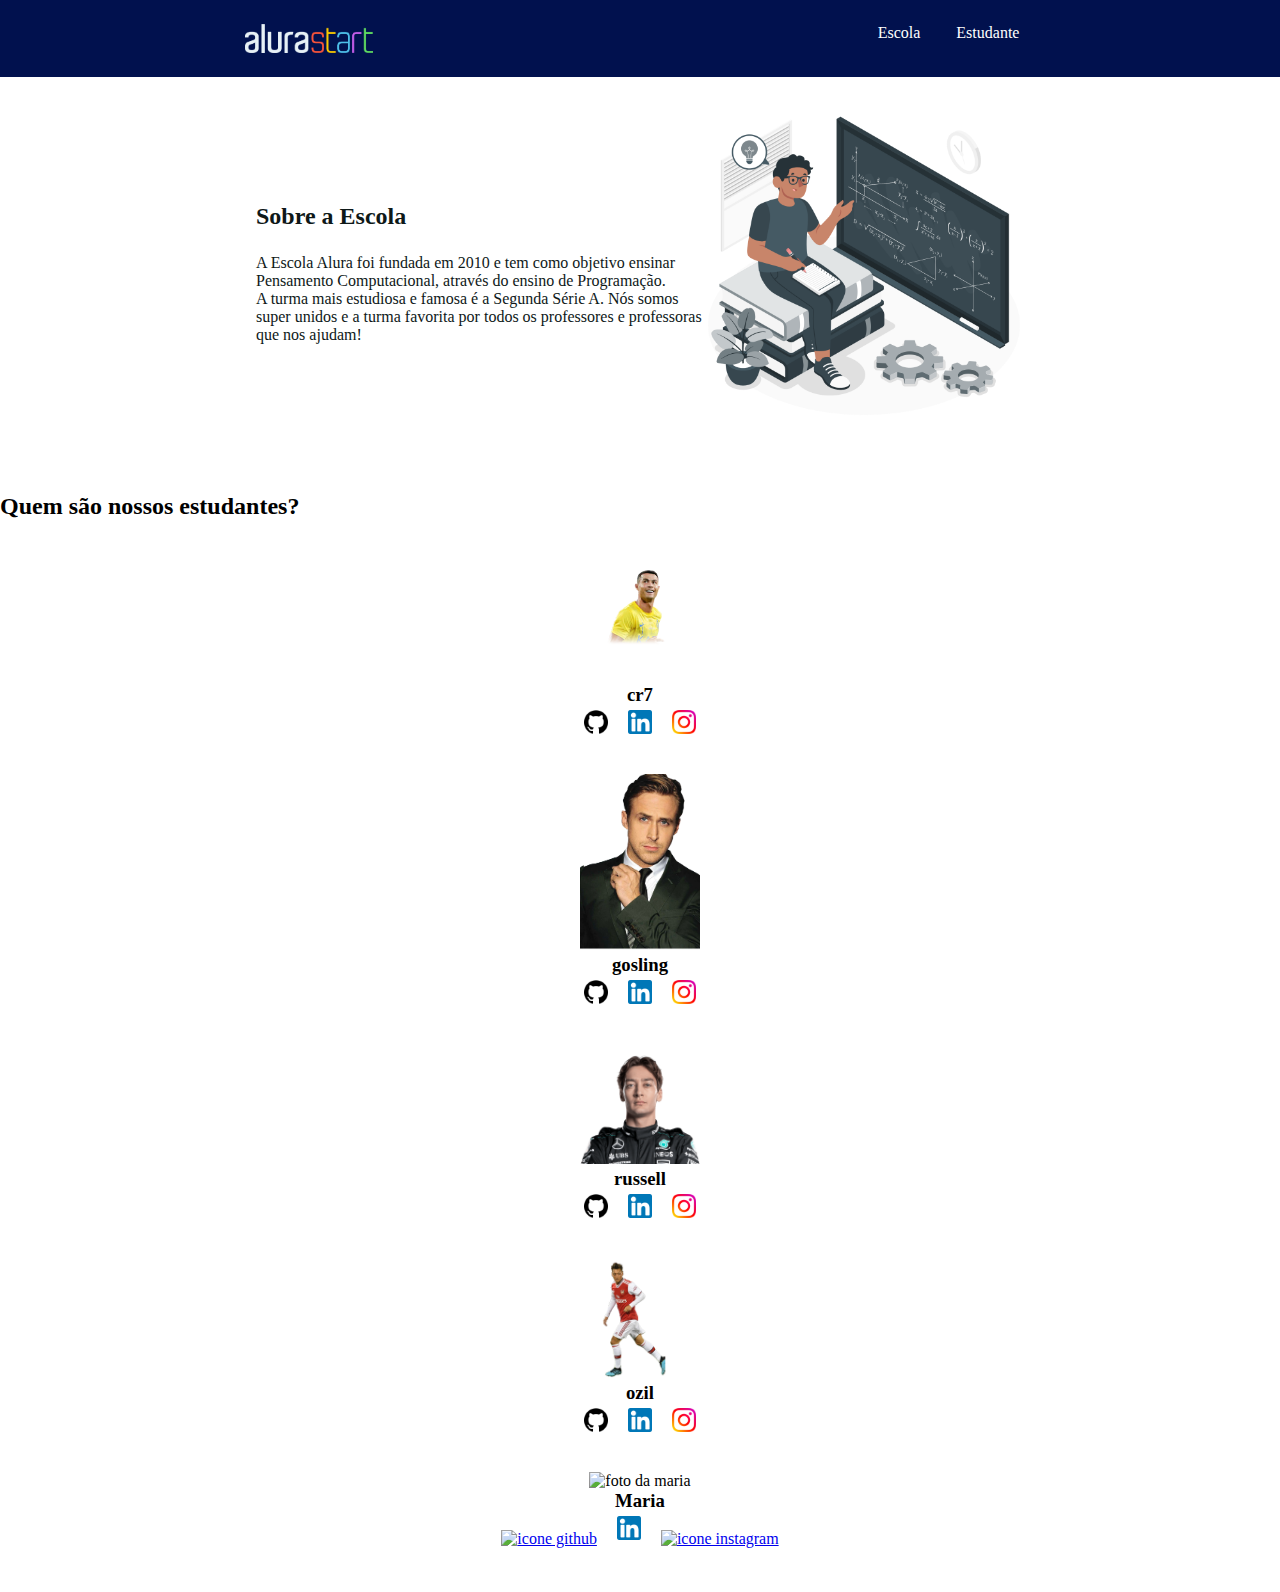
==== site-criativo-alura-main/Nova pasta/site-criativo-alura-main/site-alura-main/Breno/Site-Criativo-Alura/index.html @ f5abd145 "Add files via upload" ====
<!DOCTYPE html>
<html lang="en">

<head>
    <meta charset="UTF-8">
    <meta http-equiv="X-UA-Compatible" content="IE=edge">
    <meta name="viewport" content="width=device-width, initial-scale=1.0">
    <title>Equipe Alura Start</title>
    <link rel="stylesheet" href="style.css">
    <link rel="preconnect" href="https://fonts.googleapis.com">
    <link rel="preconnect" href="https://fonts.gstatic.com" crossorigin>
    <link href="https://fonts.googleapis.com/css2?family=Poppins&display=swap" rel="stylesheet">
</head>
<body>
    <header class="cabecalho">
        <img class="cabecalho-imagem" src="alurastart logo (1).png" alt="logo da alura start">
        <ul  class="cabecalho-lista">
           <li class="cabecalho-lista-item">Escola</li>
           <li class="cabecalho-lista-item">Estudante</li>
        </ul>
    </header>
    <section class="escola">
        <div class="escola-div-conteudo">
            <h2 class="escola-titulo">Sobre a Escola</h2>
            <p class="escola-texto-um">A Escola Alura foi fundada em 2010 e tem como objetivo ensinar Pensamento Computacional, através do ensino de  Programação.</p>
            <p class="escola-texto-dois">A turma mais estudiosa e famosa é a Segunda Série A. Nós somos super unidos e a turma favorita por todos os professores e professoras que nos ajudam!</p>
         
        </div>
        <img class="escola-imagem" src="formula.png" alt="Professora no quadro">
    </section>
    <section class="estudante">
        <h2 class="estudante titulo">Quem são nossos estudantes?</h2>
        <div class="estudante-div">
            <img class="estudante-imagem" src="cr7.png" alt="foto do cr7">
            <h3 class="estudante-nome">cr7</h3>
            <a href="https://github.com/marcelopaludetto"><img class="estudante-icone" src="git.png" alt="git hub logo"></a>
            <a href="https://www.linkedin.com/in/marcelopaludetto/"><img class="estudante-icone" src="linkedin.png" alt="linkedin logo"></a>
            <a href="https://www.instagram.com/cristiano/"><img class="estudante-icone" src="insta.png" alt="instagram logo"></a>
          </div>
          <div class="estudante-div">
            <img class="estudante-imagem" src="gosling.png" alt="foto do ryan gosling">
            <h3 class="estudante-nome">gosling</h3>
            <a href="https://github.com/GabrielaM-L"><img class="estudante-icone" src="git.png" alt="icone github"></a>
            <a href="https://www.linkedin.com/in/gabriela-marcomini-de-lima/"><img class="estudante-icone" src="linkedin.png" alt="icone linkedin"></a>
            <a href="https://www.instagram.com/ryangoslinger/"><img class="estudante-icone" src="insta.png" alt="icone instagram"></a>
          </div>
          <div class="estudante-div">
            <img class="estudante-imagem" src="russell.png" alt="foto do russell">
            <h3 class="estudante-nome">russell</h3>
            <a href="https://github.com/GabrielaM-L"><img class="estudante-icone" src="git.png"  alt="icone github"></a>
            <a href="https://www.linkedin.com/in/gabriela-marcomini-de-lima/"><img class="estudante-icone" src="linkedin.png" alt="icone linkedin"></a>
            <a href="https://www.instagram.com/georgerussell63/"><img class="estudante-icone" src="insta.png" alt="icone instagram"></a>
          </div>
          <span></span>
          <span></span>
          <div class="estudante-div">
            <img class="estudante-imagem" src="ozil.png" alt="foto do ozil">
            <h3 class="estudante-nome">ozil</h3>
            <a href="https://github.com/JoiceAlura"><img class="estudante-icone" src="git.png" alt="icone github"></a>
            <a href="https://www.linkedin.com/in/joicebarbaresco/"><img class="estudante-icone" src="linkedin.png" alt="icone linkedin"></a>
            <a href="https://www.instagram.com/joicebarbaresco/"><img class="estudante-icone" src="insta.png" alt="icone instagram"></a>
          </div>
          <div class="estudante-div">
            <img class="estudante-imagem" src="Maria.jpg" alt="foto da maria">
            <h3 class="estudante-nome">Maria</h3>
            <a href="https://github.com/MagePSR"><img class="estudante-icone" src="github.png" alt="icone github"></a>
            <a href="https://www.linkedin.com/in/mariageovanna"><img class="estudante-icone" src="linkedin.png" alt="icone linkedin"></a>
            <a href="https://www.instagram.com/magpsr/"><img class="estudante-icone" src="instagram.png" alt="icone instagram"></a>
        </div>
---- site-criativo-alura-main/Nova pasta/site-criativo-alura-main/site-alura-main/Breno/Site-Criativo-Alura/style.css ----
*{
    margin: 0;
    padding: 0;

}
body {
    font-family: 'Poopings' sans-serif;
}

.cabecalho {
    background-color: #01114e;
    color: rgb(255, 255, 255);
    display: flex;
    justify-content: space-around;
    align-content: space-around;
    padding: 24px 0;

}

.cabecalho-imagem{
    width: 10%;
}
.cabecalho-lista-item{
    display: inline-block;
    margin: 0 16px;
    font-size: 16px;
}

.escola-imagem{
    width: 25%;
}

.escola{
    background-image: color(#001e97) ;
    color: rgb(14, 24, 24);
    display: flex;
    justify-content: center;
    align-items: center;
    padding: 24px 0;

}

.escola-div-conteudo{
    width: 35%;
}
.escola-titulo{
    padding: 24px 0;

}

.estudante{
    padding: 24px 0;

}
 .estudante-imagem{
     width: 120px;
 }

 .estudante-icone{
    width: 24px;
    padding: 4px 8px;
}
 .estudante-div{
    text-align: center;
    padding: 16px 0;

 }

 .estudante-titulo{
    text-align: center;
    padding: 50px 0;
 }

 .estudante-todos{
    display: grid;
    grid-template-columns: 20% 20% 20% 20% 20%;
 }

 .rodape{
    background-color: black;
    text-align: center;
 }

 .rodape-imagem{
    height: 60px;
    padding: 12px 0;


 }
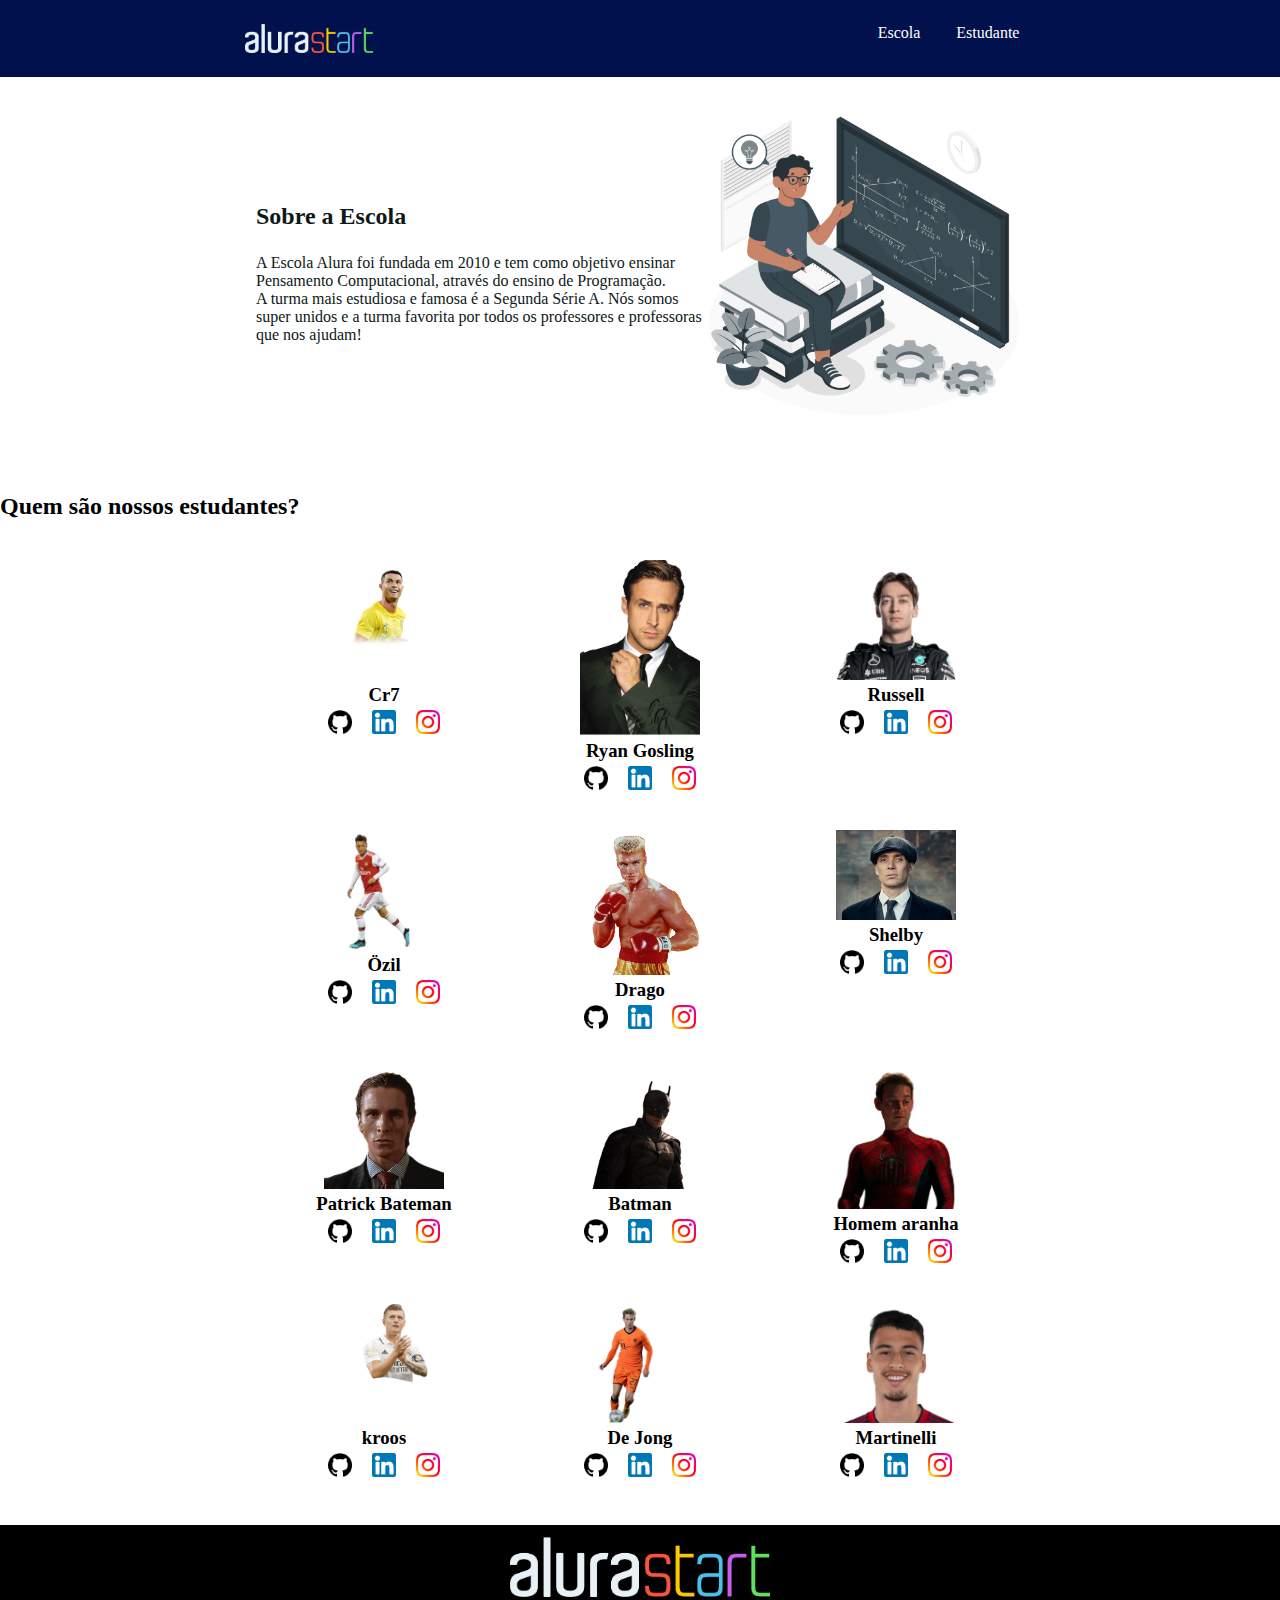
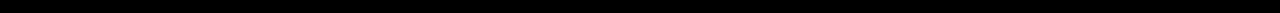
==== commit b84b31c3: "Add files via upload" ====
--- a/site-criativo-alura-main/Nova pasta/site-criativo-alura-main/site-alura-main/Breno/Site-Criativo-Alura/index.html
+++ b/site-criativo-alura-main/Nova pasta/site-criativo-alura-main/site-alura-main/Breno/Site-Criativo-Alura/index.html
@@ -30,43 +30,108 @@
     </section>
     <section class="estudante">
         <h2 class="estudante titulo">Quem são nossos estudantes?</h2>
-        <div class="estudante-div">
+        <div class="estudante-todos">
+            <span></span>
+            <div class="estudante-div">
             <img class="estudante-imagem" src="cr7.png" alt="foto do cr7">
-            <h3 class="estudante-nome">cr7</h3>
-            <a href="https://github.com/marcelopaludetto"><img class="estudante-icone" src="git.png" alt="git hub logo"></a>
+            <h3 class="estudante-nome">Cr7</h3>
+            <a href="https://github.com/marcelopaludetto"><img class="estudante-icone" src="github.png" alt="git hub logo"></a>
             <a href="https://www.linkedin.com/in/marcelopaludetto/"><img class="estudante-icone" src="linkedin.png" alt="linkedin logo"></a>
-            <a href="https://www.instagram.com/cristiano/"><img class="estudante-icone" src="insta.png" alt="instagram logo"></a>
+            <a href="https://www.instagram.com/cristiano/"><img class="estudante-icone" src="instagram.png" alt="instagram logo"></a>
           </div>
           <div class="estudante-div">
             <img class="estudante-imagem" src="gosling.png" alt="foto do ryan gosling">
-            <h3 class="estudante-nome">gosling</h3>
-            <a href="https://github.com/GabrielaM-L"><img class="estudante-icone" src="git.png" alt="icone github"></a>
+            <h3 class="estudante-nome"> Ryan Gosling</h3>
+            <a href="https://github.com/GabrielaM-L"><img class="estudante-icone" src="github.png" alt="icone github"></a>
             <a href="https://www.linkedin.com/in/gabriela-marcomini-de-lima/"><img class="estudante-icone" src="linkedin.png" alt="icone linkedin"></a>
-            <a href="https://www.instagram.com/ryangoslinger/"><img class="estudante-icone" src="insta.png" alt="icone instagram"></a>
+            <a href="https://www.instagram.com/ryangoslinger/"><img class="estudante-icone" src="instagram.png" alt="icone instagram"></a>
           </div>
           <div class="estudante-div">
             <img class="estudante-imagem" src="russell.png" alt="foto do russell">
-            <h3 class="estudante-nome">russell</h3>
-            <a href="https://github.com/GabrielaM-L"><img class="estudante-icone" src="git.png"  alt="icone github"></a>
+            <h3 class="estudante-nome">Russell</h3>
+            <a href="https://github.com/GabrielaM-L"><img class="estudante-icone" src="github.png"  alt="icone github"></a>
             <a href="https://www.linkedin.com/in/gabriela-marcomini-de-lima/"><img class="estudante-icone" src="linkedin.png" alt="icone linkedin"></a>
-            <a href="https://www.instagram.com/georgerussell63/"><img class="estudante-icone" src="insta.png" alt="icone instagram"></a>
-          </div>
-          <span></span>
-          <span></span>
-          <div class="estudante-div">
-            <img class="estudante-imagem" src="ozil.png" alt="foto do ozil">
-            <h3 class="estudante-nome">ozil</h3>
-            <a href="https://github.com/JoiceAlura"><img class="estudante-icone" src="git.png" alt="icone github"></a>
+            <a href="https://www.instagram.com/georgerussell63/"><img class="estudante-icone" src="instagram.png" alt="icone instagram"></a>
+        </div>
+        <span></span>
+        <span></span>
+        <div class="estudante-div">
+            <img class="estudante-imagem" src="ozil.png" alt="foto da ozil">
+            <h3 class="estudante-nome">Özil</h3>
+            <a href="https://github.com/JoiceAlura"><img class="estudante-icone" src="github.png" alt="icone github"></a>
             <a href="https://www.linkedin.com/in/joicebarbaresco/"><img class="estudante-icone" src="linkedin.png" alt="icone linkedin"></a>
-            <a href="https://www.instagram.com/joicebarbaresco/"><img class="estudante-icone" src="insta.png" alt="icone instagram"></a>
-          </div>
-          <div class="estudante-div">
-            <img class="estudante-imagem" src="Maria.jpg" alt="foto da maria">
-            <h3 class="estudante-nome">Maria</h3>
+            <a href="https://www.instagram.com/m10_official/"><img class="estudante-icone" src="instagram.png" alt="icone instagram"></a>
+        </div>
+        <div class="estudante-div">
+            <img class="estudante-imagem" src="drago.webp" alt="foto da drago">
+            <h3 class="estudante-nome">Drago</h3>
             <a href="https://github.com/MagePSR"><img class="estudante-icone" src="github.png" alt="icone github"></a>
             <a href="https://www.linkedin.com/in/mariageovanna"><img class="estudante-icone" src="linkedin.png" alt="icone linkedin"></a>
-            <a href="https://www.instagram.com/magpsr/"><img class="estudante-icone" src="instagram.png" alt="icone instagram"></a>
+            <a href="https://www.instagram.com/dolphlundgren/"><img class="estudante-icone" src="instagram.png" alt="icone instagram"></a>
         </div>
+        <div class="estudante-div">
+            <img class="estudante-imagem" src="thommy.avif" alt="foto do Shelby">
+            <h3 class="estudante-nome">Shelby</h3> 
+            <a href="https://github.com/rafaelamunhoz12"><img class="estudante-icone" src="github.png" alt="icone github"></a> 
+            <a href="https://www.linkedin.com/in/olhe/"><img class="estudante-icone" src="linkedin.png" alt="icone linkedin"></a>
+            <a href="https://www.instagram.com/dolphlundgren/"><img class="estudante-icone" src="instagram.png" alt="icone instagram"></a>   
+        </div>
+        <span></span>
+        <span></span>
+        <div class="estudante-div">
+            <img class="estudante-imagem" src="Bateman.webp" alt="foto do Bateman">
+            <h3 class="estudante-nome">Patrick Bateman</h3> 
+            <a href="https://github.com/rafaelamunhoz12"><img class="estudante-icone" src="github.png" alt="icone github"></a> 
+            <a href="https://www.linkedin.com/in/olhe/"><img class="estudante-icone" src="linkedin.png" alt="icone linkedin"></a>
+            <a href="https://www.instagram.com/christianbale_/"><img class="estudante-icone" src="instagram.png" alt="icone instagram"></a>
+        </div>
+        <div class="estudante-div">
+            <img class="estudante-imagem" src="Batman.webp" alt="foto do Batman">
+            <h3 class="estudante-nome">Batman</h3> 
+            <a href="https://github.com/rafaelamunhoz12"><img class="estudante-icone" src="github.png" alt="icone github"></a> 
+            <a href="https://www.linkedin.com/in/olhe/"><img class="estudante-icone" src="linkedin.png" alt="icone linkedin"></a>
+            <a href="https://www.instagram.com/robertpattinsonofficial/"><img class="estudante-icone" src="instagram.png" alt="icone instagram"></a>
+        </div>
+        <div class="estudante-div">
+            <img class="estudante-imagem" src="homem aranha.png" alt="foto do homem aranha">
+            <h3 class="estudante-nome">Homem aranha</h3> 
+            <a href="https://github.com/rafaelamunhoz12"><img class="estudante-icone" src="github.png" alt="icone github"></a> 
+            <a href="https://www.linkedin.com/in/olhe/"><img class="estudante-icone" src="linkedin.png" alt="icone linkedin"></a>
+            <a href="https://www.instagram.com/tobeymaguir/?hl=pt-br"><img class="estudante-icone" src="instagram.png" alt="icone instagram"></a>
+        </div>
+        <span></span>
+        <span></span>
+        <div class="estudante-div">
+            <img class="estudante-imagem" src="kroos.png" alt="foto do Kroos">
+            <h3 class="estudante-nome">kroos</h3> 
+            <a href="https://github.com/rafaelamunhoz12"><img class="estudante-icone" src="github.png" alt="icone github"></a> 
+            <a href="https://www.linkedin.com/in/olhe/"><img class="estudante-icone" src="linkedin.png" alt="icone linkedin"></a>
+            <a href="https://www.instagram.com/toni.kr8s/"><img class="estudante-icone" src="instagram.png" alt="icone instagram"></a>
+        </div>
+        <div class="estudante-div">
+            <img class="estudante-imagem" src="de jong.png" alt="foto do de jong">
+            <h3 class="estudante-nome">De Jong</h3> 
+            <a href="https://github.com/rafaelamunhoz12"><img class="estudante-icone" src="github.png" alt="icone github"></a> 
+            <a href="https://www.linkedin.com/in/olhe/"><img class="estudante-icone" src="linkedin.png" alt="icone linkedin"></a>
+            <a href="https://www.instagram.com/frenkiedejong/"><img class="estudante-icone" src="instagram.png" alt="icone instagram"></a>
+        </div>
+        <div class="estudante-div">
+            <img class="estudante-imagem" src="martinelli.webp" alt="foto da martinelli">
+            <h3 class="estudante-nome">Martinelli</h3>
+            <a href="https://github.com/Thaispianucci"><img class="estudante-icone" src="github.png" alt="icone github"></a>
+            <a href="https://www.linkedin.com/in/thais-pianucci-benedicto-54a9a416/"><img class="estudante-icone" src="linkedin.png" alt="icone linkedin"></a>
+            <a href="https://www.instagram.com/gabriel.martinelli/"><img class="estudante-icone" src="instagram.png" alt="icone instagram"></a>
+        </div>
+
+    </div>
+    </section>
+    <footer class="rodape">
+        <img class="rodape-imagem"src="alurastart logo (1).png" alt="logo da alura start">
+    </footer>
+</body>
+</html>
+
+
   
 
 
